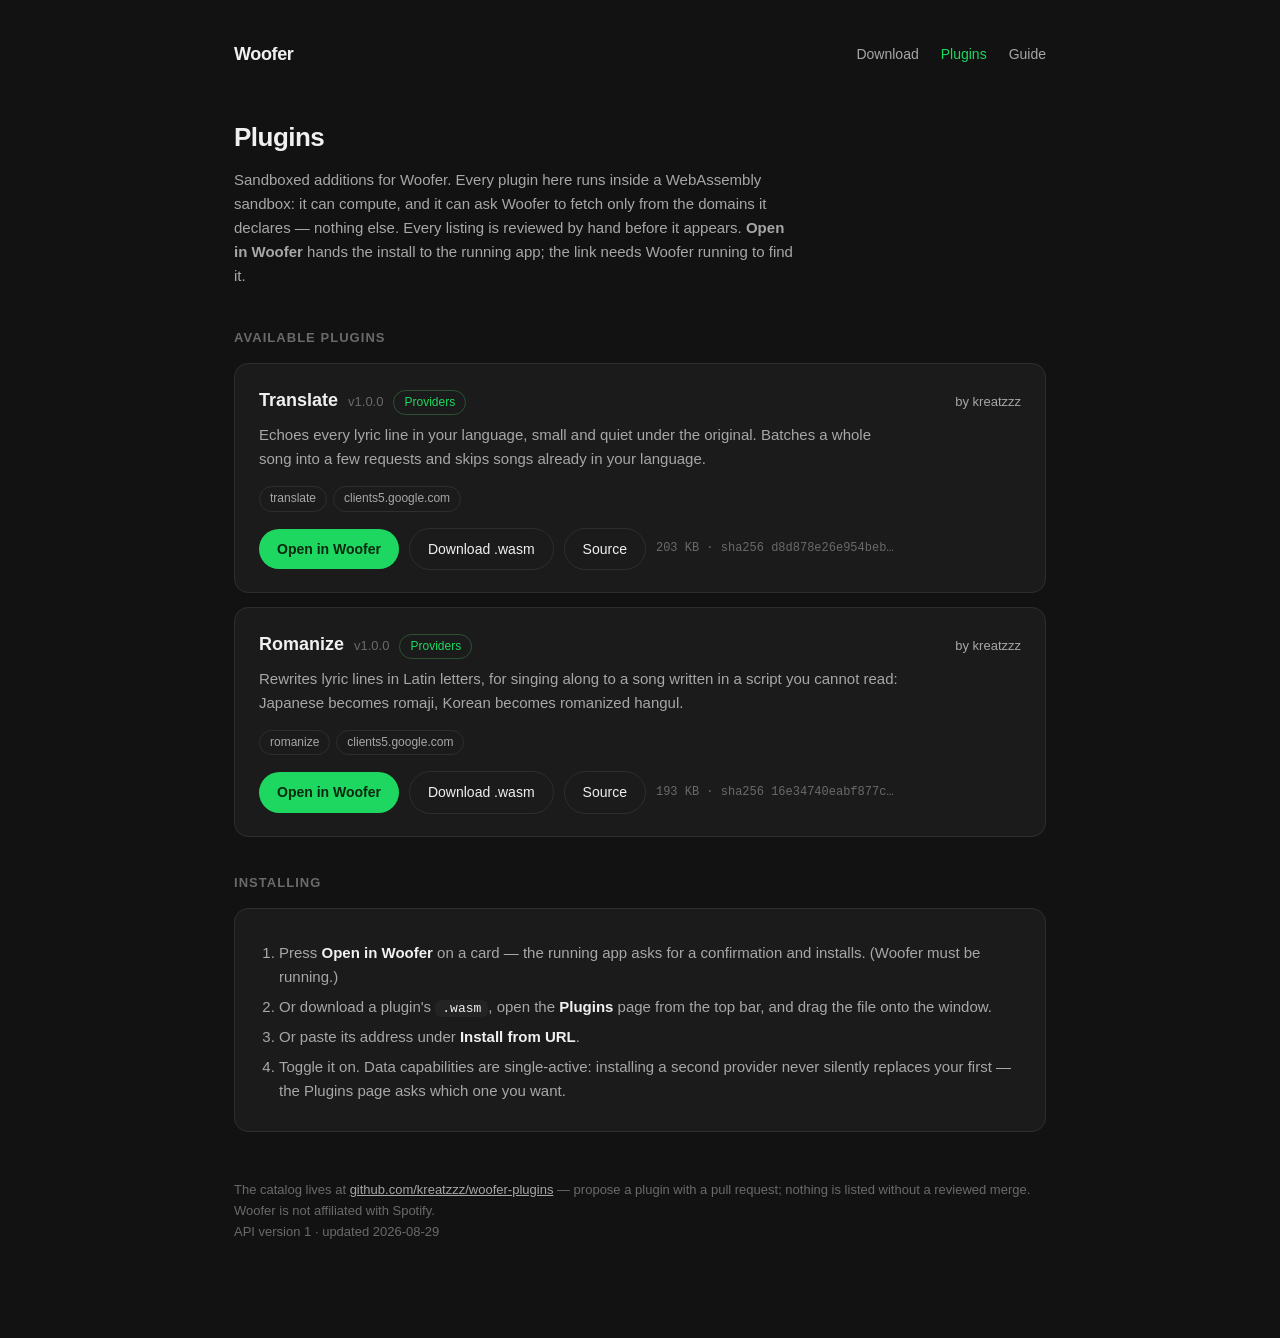
==== plugins.html @ 2de22c50 "Reshape the site around the app download, and sync the catalog The landing page sells Woofer first w" ====
<!doctype html>
<html lang="en">
<head>
<meta charset="utf-8">
<meta name="viewport" content="width=device-width, initial-scale=1">
<title>Woofer Plugins</title>
<meta name="description" content="The catalog of sandboxed plugins for Woofer, the fast native Spotify client.">
<link rel="stylesheet" href="style.css">
</head>
<body>
<div class="wrap">
  <nav class="nav">
    <a class="nav-logo" href="index.html">Woofer</a>
    <div class="nav-links">
      <a href="index.html">Download</a>
      <a href="plugins.html" aria-current="page">Plugins</a>
      <a href="guide.html">Guide</a>
    </div>
  </nav>

  <header>
    <h1>Plugins</h1>
    <p>Sandboxed additions for Woofer. Every plugin here runs inside a
    WebAssembly sandbox: it can compute, and it can ask Woofer to fetch
    only from the domains it declares — nothing else. Every listing is
    reviewed by hand before it appears. <strong>Open in Woofer</strong>
    hands the install to the running app; the link needs Woofer running
    to find it.</p>
  </header>

  <h2>Available plugins</h2>
  <div id="plugins"><p class="desc">Loading the catalog…</p></div>

  <h2>Installing</h2>
  <div class="how">
    <ol>
      <li>Press <strong>Open in Woofer</strong> on a card — the running app
      asks for a confirmation and installs. (Woofer must be running.)</li>
      <li>Or download a plugin's <code>.wasm</code>, open the
      <strong>Plugins</strong> page from the top bar, and drag the file
      onto the window.</li>
      <li>Or paste its address under <strong>Install from URL</strong>.</li>
      <li>Toggle it on. Data capabilities are single-active: installing a
      second provider never silently replaces your first — the Plugins
      page asks which one you want.</li>
    </ol>
  </div>

  <footer>
    The catalog lives at
    <a href="https://github.com/kreatzzz/woofer-plugins">github.com/kreatzzz/woofer-plugins</a>
    — propose a plugin with a pull request; nothing is listed without a
    reviewed merge. Woofer is not affiliated with Spotify.<br>
    API version 1 · <span id="updated"></span>
  </footer>
</div>
<script src="main.js"></script>
</body>
</html>
---- style.css ----
:root {
  --bg: #121212; --panel: #1b1b1b; --panel-hover: #232323;
  --text: #f0f0f0; --secondary: #a7a7a7; --dim: #6a6a6a;
  --accent: #1ed760; --accent-text: #08290f; --outline: #2e2e2e;
}
* { box-sizing: border-box; margin: 0; padding: 0; }
body {
  background: var(--bg); color: var(--text);
  font: 15px/1.6 -apple-system, "Segoe UI", Roboto, Helvetica, Arial, sans-serif;
  -webkit-font-smoothing: antialiased;
}
.wrap { max-width: 860px; margin: 0 auto; padding: 40px 24px 96px; }

/* the shared site nav: Download · Plugins · Guide */
.nav {
  display: flex; align-items: center; justify-content: space-between;
  margin-bottom: 48px;
}
.nav-logo {
  font-size: 18px; font-weight: 700; letter-spacing: -0.02em;
  color: var(--text); text-decoration: none;
}
.nav-links { display: flex; gap: 22px; }
.nav-links a { color: var(--secondary); text-decoration: none; font-size: 14px; }
.nav-links a:hover { color: var(--text); }
.nav-links a[aria-current="page"] { color: var(--accent); }

/* page intro under the nav */
header h1 { font-size: 26px; font-weight: 700; letter-spacing: -0.02em; }
header p { color: var(--secondary); max-width: 560px; margin-top: 10px; }
header { margin-bottom: 40px; }
header a { color: var(--text); text-underline-offset: 3px; text-decoration-color: var(--outline); }
header a:hover { text-decoration-color: var(--secondary); }

h2 {
  font-size: 13px; font-weight: 600; text-transform: uppercase;
  letter-spacing: 0.08em; color: var(--dim); margin: 36px 0 14px;
}
.section-lead { color: var(--secondary); max-width: 640px; margin: 0 0 16px; }
.section-lead strong { color: var(--text); }

/* the landing hero */
.hero { padding: 40px 0 8px; }
.hero h1 { font-size: 46px; font-weight: 700; letter-spacing: -0.03em; line-height: 1.05; }
.pitch { color: var(--secondary); font-size: 18px; max-width: 620px; margin: 18px 0 28px; }
.cta-row { display: flex; gap: 12px; align-items: center; flex-wrap: wrap; }
.button.cta { font-size: 16px; padding: 13px 26px; }
.os-links { margin-top: 16px; color: var(--dim); font-size: 13px; }
.os-links a {
  color: var(--secondary); text-decoration: none;
  border-bottom: 1px solid var(--outline); padding-bottom: 1px;
}
.os-links a:hover { color: var(--text); border-color: var(--secondary); }
.fineprint { margin-top: 12px; color: var(--dim); font-size: 12.5px; }

/* the feature grid */
.grid { display: grid; grid-template-columns: repeat(3, 1fr); gap: 12px; }
.feature {
  background: var(--panel); border: 1px solid var(--outline);
  border-radius: 14px; padding: 18px 20px;
}
.feature h3 { font-size: 15px; font-weight: 650; margin-bottom: 6px; }
.feature p { color: var(--secondary); font-size: 13.5px; }

/* plugin cards, on both the landing teaser and the catalog */
.plugin {
  background: var(--panel); border: 1px solid var(--outline); border-radius: 14px;
  padding: 22px 24px; margin-bottom: 14px;
}
.plugin:hover { background: var(--panel-hover); }
.row { display: flex; align-items: baseline; gap: 10px; flex-wrap: wrap; }
.name { font-size: 18px; font-weight: 650; }
.version { color: var(--dim); font-size: 13px; }
.publisher { color: var(--secondary); font-size: 13px; margin-left: auto; }
.desc { color: var(--secondary); margin: 8px 0 14px; max-width: 640px; }
.chip {
  display: inline-block; font-size: 12px; color: var(--secondary);
  border: 1px solid var(--outline); border-radius: 999px; padding: 2px 10px; margin-right: 6px;
}
.chip.cat { color: var(--accent); border-color: #2b5233; }
.actions { margin-top: 16px; display: flex; gap: 10px; align-items: center; flex-wrap: wrap; }
.button {
  display: inline-block; background: var(--accent); color: var(--accent-text);
  font-weight: 600; font-size: 14px; text-decoration: none;
  border-radius: 999px; padding: 9px 18px;
}
.button:hover { filter: brightness(1.08); }
.button.ghost {
  background: transparent; color: var(--text);
  border: 1px solid var(--outline); font-weight: 500;
}
.button.ghost:hover { border-color: var(--secondary); }
.digest { color: var(--dim); font-size: 12px; font-family: ui-monospace, monospace; }
.note { color: var(--dim); font-size: 12.5px; }
.quiet-link { color: var(--secondary); text-decoration: none; }
.quiet-link:hover { color: var(--text); }

/* the install how-to box */
.how {
  background: var(--panel); border: 1px solid var(--outline); border-radius: 14px;
  padding: 22px 24px; color: var(--secondary);
}
.how ol { margin: 10px 0 0 20px; }
.how li { margin: 6px 0; }
.how code {
  background: var(--panel-hover); border-radius: 6px; padding: 1px 7px;
  font-size: 13px; color: var(--text);
}
.how strong { color: var(--text); }

/* the guide: sections with a quiet sticky contents column */
.guide { display: grid; grid-template-columns: 190px minmax(0, 1fr); gap: 40px; }
.guide-nav {
  position: sticky; top: 24px; align-self: start;
  display: flex; flex-direction: column; gap: 8px;
}
.guide-nav a { color: var(--secondary); text-decoration: none; font-size: 14px; }
.guide-nav a:hover { color: var(--text); }
.section { margin-bottom: 48px; }
.section > h2:first-child { margin-top: 0; }
.guide h3 { font-size: 15px; font-weight: 650; margin: 22px 0 4px; }
.guide p { color: var(--secondary); margin-bottom: 10px; max-width: 640px; }
.guide ul, .guide ol { margin: 0 0 12px 20px; }
.guide li { color: var(--secondary); margin: 4px 0; }
.guide strong { color: var(--text); }
.guide code {
  background: var(--panel-hover); border-radius: 6px; padding: 1px 7px;
  font-size: 13px; color: var(--text);
}
.guide a { color: var(--text); text-underline-offset: 3px; text-decoration-color: var(--outline); }
.guide a:hover { text-decoration-color: var(--secondary); }

footer { margin-top: 48px; color: var(--dim); font-size: 13px; }
footer a { color: var(--secondary); }

@media (max-width: 720px) {
  .grid { grid-template-columns: 1fr; }
  .hero h1 { font-size: 36px; }
  .guide { grid-template-columns: 1fr; }
  .guide-nav { position: static; flex-direction: row; flex-wrap: wrap; gap: 16px; }
}
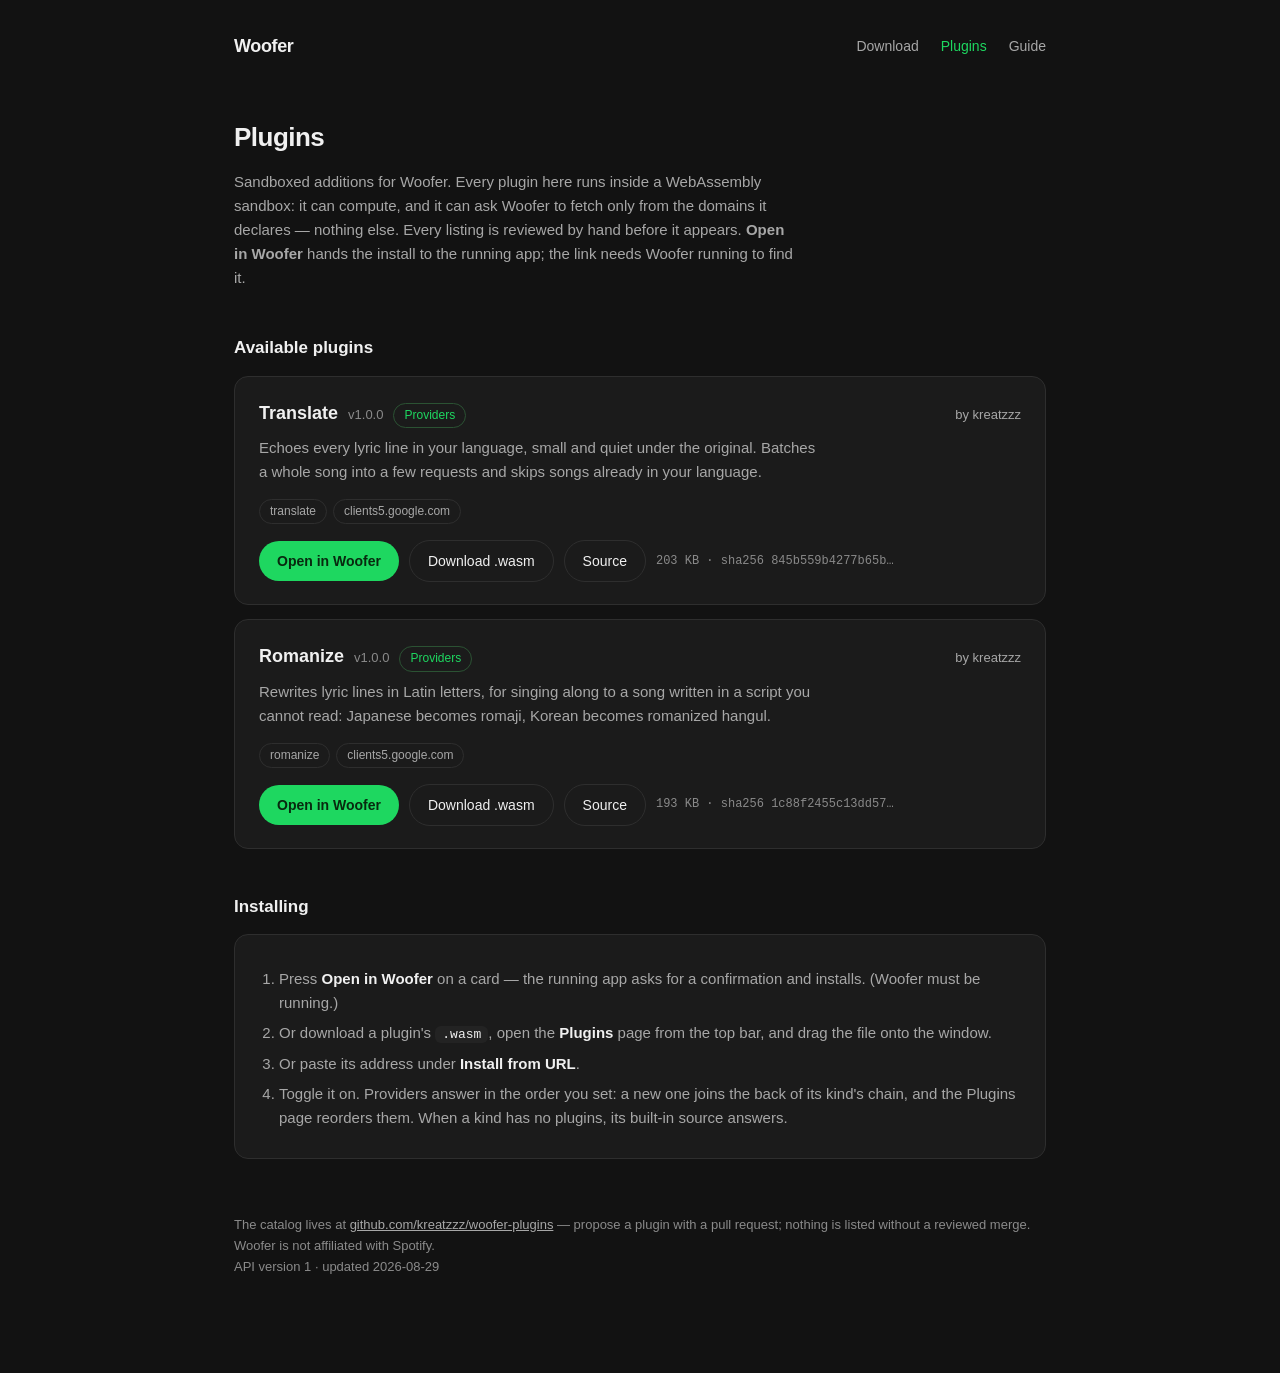
==== commit ebd335f3: "Polish the site: hierarchy, contrast, and one quiet entrance The headline is the promise instead of " ====
--- a/plugins.html
+++ b/plugins.html
@@ -40,9 +40,9 @@
       <strong>Plugins</strong> page from the top bar, and drag the file
       onto the window.</li>
       <li>Or paste its address under <strong>Install from URL</strong>.</li>
-      <li>Toggle it on. Data capabilities are single-active: installing a
-      second provider never silently replaces your first — the Plugins
-      page asks which one you want.</li>
+      <li>Toggle it on. Providers answer in the order you set: a new one
+      joins the back of its kind's chain, and the Plugins page reorders
+      them. When a kind has no plugins, its built-in source answers.</li>
     </ol>
   </div>
 
--- a/style.css
+++ b/style.css
@@ -1,6 +1,7 @@
 :root {
   --bg: #121212; --panel: #1b1b1b; --panel-hover: #232323;
-  --text: #f0f0f0; --secondary: #a7a7a7; --dim: #6a6a6a;
+  --surface: #181818;
+  --text: #f0f0f0; --secondary: #a7a7a7; --dim: #8a8a8a;
   --accent: #1ed760; --accent-text: #08290f; --outline: #2e2e2e;
 }
 * { box-sizing: border-box; margin: 0; padding: 0; }
@@ -9,70 +10,87 @@
   font: 15px/1.6 -apple-system, "Segoe UI", Roboto, Helvetica, Arial, sans-serif;
   -webkit-font-smoothing: antialiased;
 }
-.wrap { max-width: 860px; margin: 0 auto; padding: 40px 24px 96px; }
+.wrap { max-width: 860px; margin: 0 auto; padding: 32px 24px 96px; }
+
+:focus-visible { outline: 2px solid var(--accent); outline-offset: 2px; border-radius: 4px; }
 
 /* the shared site nav: Download · Plugins · Guide */
 .nav {
   display: flex; align-items: center; justify-content: space-between;
-  margin-bottom: 48px;
+  margin-bottom: 56px;
 }
 .nav-logo {
   font-size: 18px; font-weight: 700; letter-spacing: -0.02em;
   color: var(--text); text-decoration: none;
 }
 .nav-links { display: flex; gap: 22px; }
-.nav-links a { color: var(--secondary); text-decoration: none; font-size: 14px; }
+.nav-links a { color: var(--secondary); text-decoration: none; font-size: 14px; transition: color 150ms ease-out; }
 .nav-links a:hover { color: var(--text); }
 .nav-links a[aria-current="page"] { color: var(--accent); }
 
 /* page intro under the nav */
-header h1 { font-size: 26px; font-weight: 700; letter-spacing: -0.02em; }
-header p { color: var(--secondary); max-width: 560px; margin-top: 10px; }
-header { margin-bottom: 40px; }
+header { margin-bottom: 44px; }
+header h1 { font-size: 26px; font-weight: 700; letter-spacing: -0.02em; text-wrap: balance; }
+header p { color: var(--secondary); max-width: 560px; margin-top: 12px; }
 header a { color: var(--text); text-underline-offset: 3px; text-decoration-color: var(--outline); }
 header a:hover { text-decoration-color: var(--secondary); }
 
+/* section headings: sentence case, the type carries the hierarchy */
 h2 {
-  font-size: 13px; font-weight: 600; text-transform: uppercase;
-  letter-spacing: 0.08em; color: var(--dim); margin: 36px 0 14px;
+  font-size: 17px; font-weight: 650; color: var(--text);
+  margin: 44px 0 14px; text-wrap: balance;
 }
-.section-lead { color: var(--secondary); max-width: 640px; margin: 0 0 16px; }
+.section-lead { color: var(--secondary); max-width: 560px; margin: 0 0 18px; }
 .section-lead strong { color: var(--text); }
 
-/* the landing hero */
-.hero { padding: 40px 0 8px; }
-.hero h1 { font-size: 46px; font-weight: 700; letter-spacing: -0.03em; line-height: 1.05; }
-.pitch { color: var(--secondary); font-size: 18px; max-width: 620px; margin: 18px 0 28px; }
+/* the landing hero: the headline is the promise, not the name */
+.hero { padding: 32px 0 8px; }
+.hero h1 {
+  font-size: clamp(32px, 5vw, 46px); font-weight: 700; letter-spacing: -0.025em;
+  line-height: 1.08; text-wrap: balance; max-width: 640px;
+}
+.pitch { color: var(--secondary); font-size: 17px; max-width: 560px; margin: 18px 0 30px; }
 .cta-row { display: flex; gap: 12px; align-items: center; flex-wrap: wrap; }
 .button.cta { font-size: 16px; padding: 13px 26px; }
-.os-links { margin-top: 16px; color: var(--dim); font-size: 13px; }
+.os-links { margin-top: 18px; color: var(--dim); font-size: 13px; }
 .os-links a {
   color: var(--secondary); text-decoration: none;
   border-bottom: 1px solid var(--outline); padding-bottom: 1px;
+  transition: color 150ms ease-out, border-color 150ms ease-out;
 }
 .os-links a:hover { color: var(--text); border-color: var(--secondary); }
-.fineprint { margin-top: 12px; color: var(--dim); font-size: 12.5px; }
+.fineprint { margin-top: 14px; color: var(--dim); font-size: 12.5px; }
 
-/* the feature grid */
-.grid { display: grid; grid-template-columns: repeat(3, 1fr); gap: 12px; }
-.feature {
-  background: var(--panel); border: 1px solid var(--outline);
-  border-radius: 14px; padding: 18px 20px;
+/* one quiet entrance, and only on the hero; still shows without it */
+@media (prefers-reduced-motion: no-preference) {
+  .hero > * {
+    opacity: 0; transform: translateY(12px);
+    animation: arrive 400ms cubic-bezier(0.22, 1, 0.36, 1) forwards;
+  }
+  .hero > :nth-child(2) { animation-delay: 60ms; }
+  .hero > :nth-child(3) { animation-delay: 120ms; }
+  .hero > :nth-child(4) { animation-delay: 180ms; }
+  .hero > :nth-child(5) { animation-delay: 240ms; }
+  @keyframes arrive { to { opacity: 1; transform: none; } }
 }
-.feature h3 { font-size: 15px; font-weight: 650; margin-bottom: 6px; }
+
+/* what it does: a quiet grid of text blocks, no card chrome */
+.grid { display: grid; grid-template-columns: repeat(auto-fit, minmax(260px, 1fr)); gap: 28px 32px; }
+.feature h3 { font-size: 15px; font-weight: 650; margin-bottom: 5px; }
 .feature p { color: var(--secondary); font-size: 13.5px; }
 
 /* plugin cards, on both the landing teaser and the catalog */
 .plugin {
   background: var(--panel); border: 1px solid var(--outline); border-radius: 14px;
   padding: 22px 24px; margin-bottom: 14px;
+  transition: background 150ms ease-out;
 }
 .plugin:hover { background: var(--panel-hover); }
 .row { display: flex; align-items: baseline; gap: 10px; flex-wrap: wrap; }
 .name { font-size: 18px; font-weight: 650; }
 .version { color: var(--dim); font-size: 13px; }
 .publisher { color: var(--secondary); font-size: 13px; margin-left: auto; }
-.desc { color: var(--secondary); margin: 8px 0 14px; max-width: 640px; }
+.desc { color: var(--secondary); margin: 8px 0 14px; max-width: 560px; }
 .chip {
   display: inline-block; font-size: 12px; color: var(--secondary);
   border: 1px solid var(--outline); border-radius: 999px; padding: 2px 10px; margin-right: 6px;
@@ -83,16 +101,18 @@
   display: inline-block; background: var(--accent); color: var(--accent-text);
   font-weight: 600; font-size: 14px; text-decoration: none;
   border-radius: 999px; padding: 9px 18px;
+  transition: filter 150ms ease-out;
 }
 .button:hover { filter: brightness(1.08); }
 .button.ghost {
   background: transparent; color: var(--text);
   border: 1px solid var(--outline); font-weight: 500;
+  transition: border-color 150ms ease-out;
 }
 .button.ghost:hover { border-color: var(--secondary); }
 .digest { color: var(--dim); font-size: 12px; font-family: ui-monospace, monospace; }
 .note { color: var(--dim); font-size: 12.5px; }
-.quiet-link { color: var(--secondary); text-decoration: none; }
+.quiet-link { color: var(--secondary); text-decoration: none; transition: color 150ms ease-out; }
 .quiet-link:hover { color: var(--text); }
 
 /* the install how-to box */
@@ -114,14 +134,14 @@
   position: sticky; top: 24px; align-self: start;
   display: flex; flex-direction: column; gap: 8px;
 }
-.guide-nav a { color: var(--secondary); text-decoration: none; font-size: 14px; }
+.guide-nav a { color: var(--secondary); text-decoration: none; font-size: 14px; transition: color 150ms ease-out; }
 .guide-nav a:hover { color: var(--text); }
 .section { margin-bottom: 48px; }
 .section > h2:first-child { margin-top: 0; }
 .guide h3 { font-size: 15px; font-weight: 650; margin: 22px 0 4px; }
-.guide p { color: var(--secondary); margin-bottom: 10px; max-width: 640px; }
+.guide p { color: var(--secondary); margin-bottom: 10px; max-width: 560px; }
 .guide ul, .guide ol { margin: 0 0 12px 20px; }
-.guide li { color: var(--secondary); margin: 4px 0; }
+.guide li { color: var(--secondary); margin: 4px 0; max-width: 560px; }
 .guide strong { color: var(--text); }
 .guide code {
   background: var(--panel-hover); border-radius: 6px; padding: 1px 7px;
@@ -130,12 +150,13 @@
 .guide a { color: var(--text); text-underline-offset: 3px; text-decoration-color: var(--outline); }
 .guide a:hover { text-decoration-color: var(--secondary); }
 
-footer { margin-top: 48px; color: var(--dim); font-size: 13px; }
+footer { margin-top: 56px; color: var(--dim); font-size: 13px; }
 footer a { color: var(--secondary); }
 
 @media (max-width: 720px) {
-  .grid { grid-template-columns: 1fr; }
-  .hero h1 { font-size: 36px; }
+  .wrap { padding-top: 24px; }
+  .grid { grid-template-columns: 1fr; gap: 20px; }
+  .hero h1 { font-size: 34px; }
   .guide { grid-template-columns: 1fr; }
   .guide-nav { position: static; flex-direction: row; flex-wrap: wrap; gap: 16px; }
 }
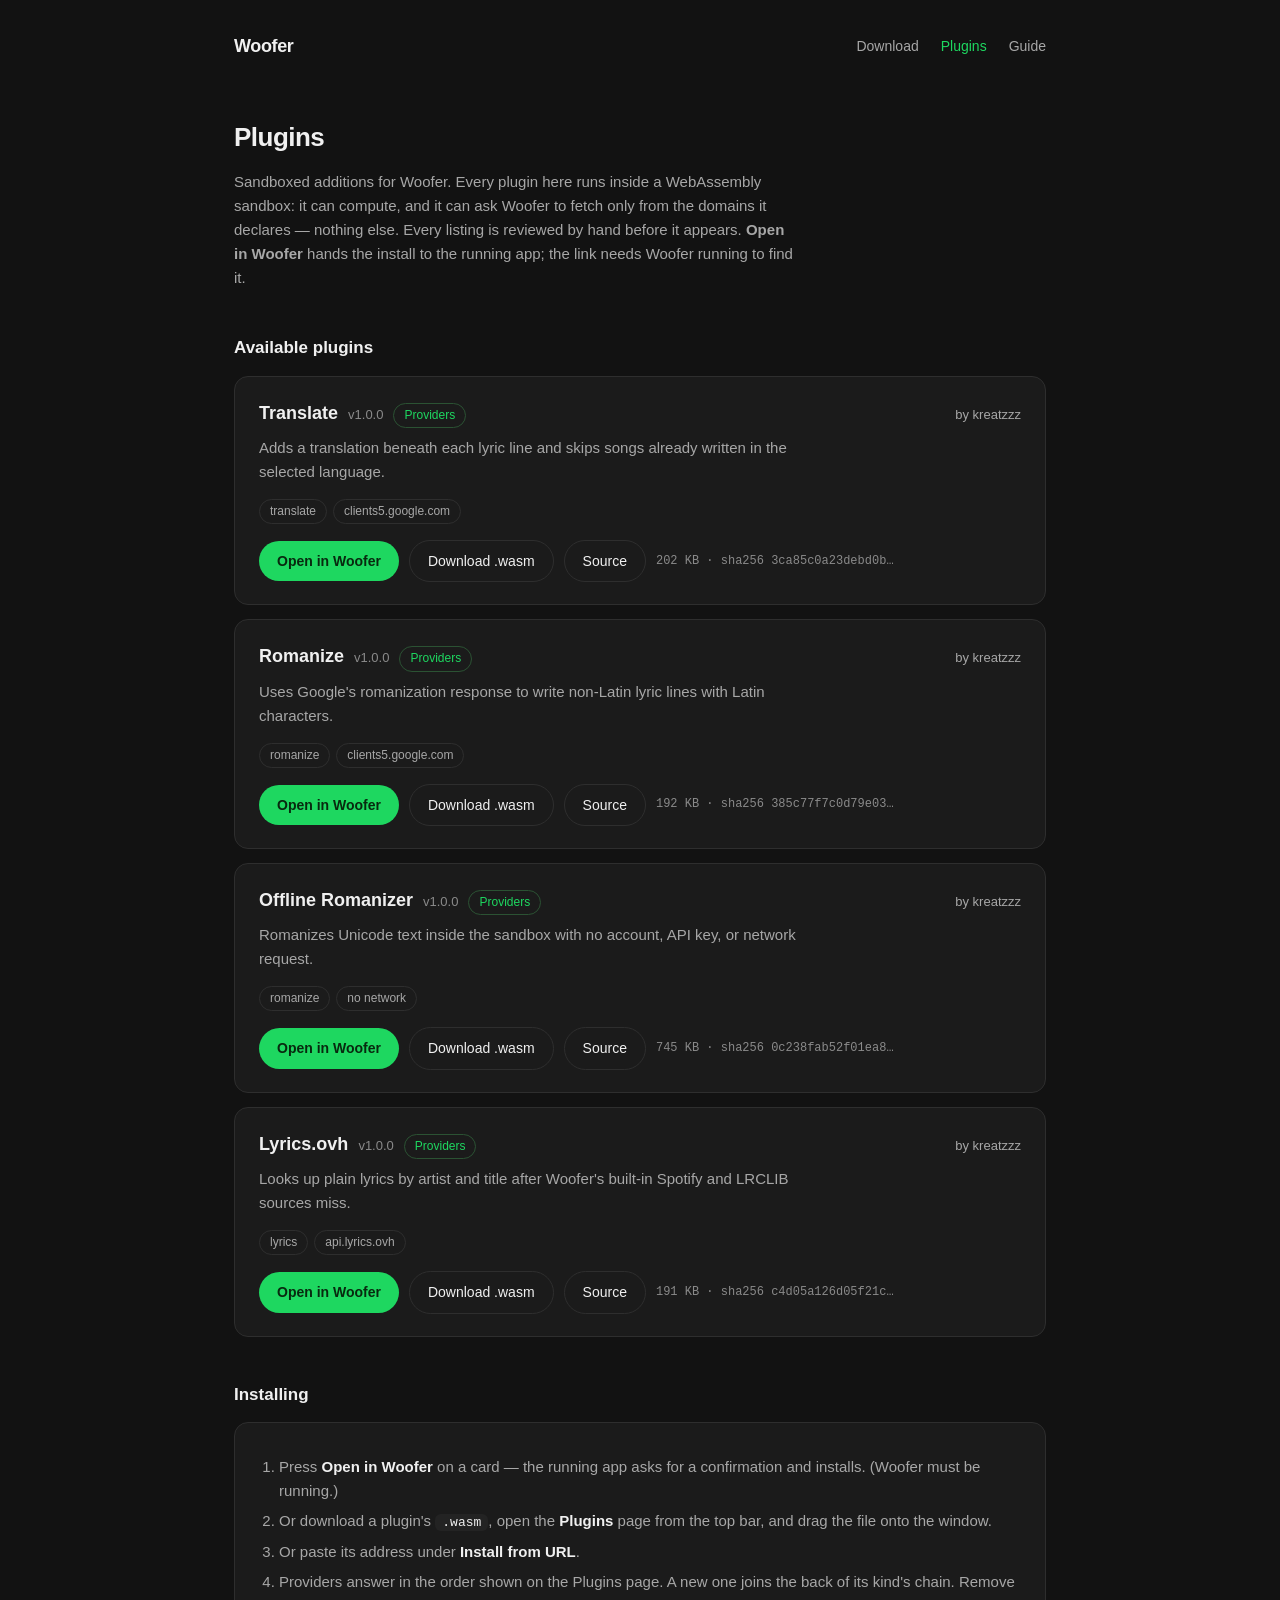
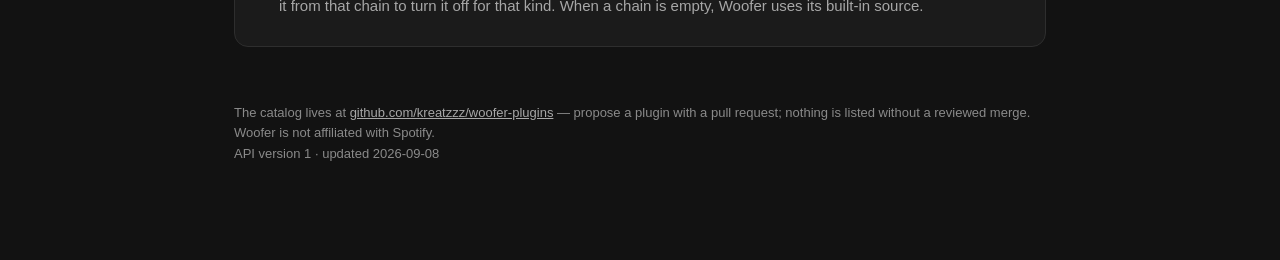
==== commit 25cc5122: "Publish opt-in provider catalog entries" ====
--- a/plugins.html
+++ b/plugins.html
@@ -40,9 +40,10 @@
       <strong>Plugins</strong> page from the top bar, and drag the file
       onto the window.</li>
       <li>Or paste its address under <strong>Install from URL</strong>.</li>
-      <li>Toggle it on. Providers answer in the order you set: a new one
-      joins the back of its kind's chain, and the Plugins page reorders
-      them. When a kind has no plugins, its built-in source answers.</li>
+      <li>Providers answer in the order shown on the Plugins page. A new one
+      joins the back of its kind's chain. Remove it from that chain to turn it
+      off for that kind. When a chain is empty, Woofer uses its built-in
+      source.</li>
     </ol>
   </div>
 
--- a/style.css
+++ b/style.css
@@ -74,9 +74,29 @@
   @keyframes arrive { to { opacity: 1; transform: none; } }
 }
 
-/* what it does: a quiet grid of text blocks, no card chrome */
-.grid { display: grid; grid-template-columns: repeat(auto-fit, minmax(260px, 1fr)); gap: 28px 32px; }
-.feature h3 { font-size: 15px; font-weight: 650; margin-bottom: 5px; }
+/* three listener-facing promises, kept in one row on wider screens. */
+.grid {
+  display: grid;
+  grid-template-columns: repeat(3, minmax(0, 1fr));
+  gap: 14px;
+}
+.feature {
+  min-height: 220px;
+  padding: 24px;
+  border: 1px solid var(--outline);
+  border-radius: 14px;
+  background: var(--panel);
+}
+.feature::before {
+  display: block;
+  width: 34px;
+  height: 3px;
+  margin-bottom: 44px;
+  border-radius: 999px;
+  background: var(--accent);
+  content: "";
+}
+.feature h3 { font-size: 15px; font-weight: 650; margin-bottom: 8px; }
 .feature p { color: var(--secondary); font-size: 13.5px; }
 
 /* plugin cards, on both the landing teaser and the catalog */
@@ -160,3 +180,9 @@
   .guide { grid-template-columns: 1fr; }
   .guide-nav { position: static; flex-direction: row; flex-wrap: wrap; gap: 16px; }
 }
+
+@media (min-width: 721px) and (max-width: 900px) {
+  .grid { grid-template-columns: repeat(3, minmax(0, 1fr)); }
+  .feature { min-height: 250px; padding: 20px; }
+  .feature::before { margin-bottom: 32px; }
+}
